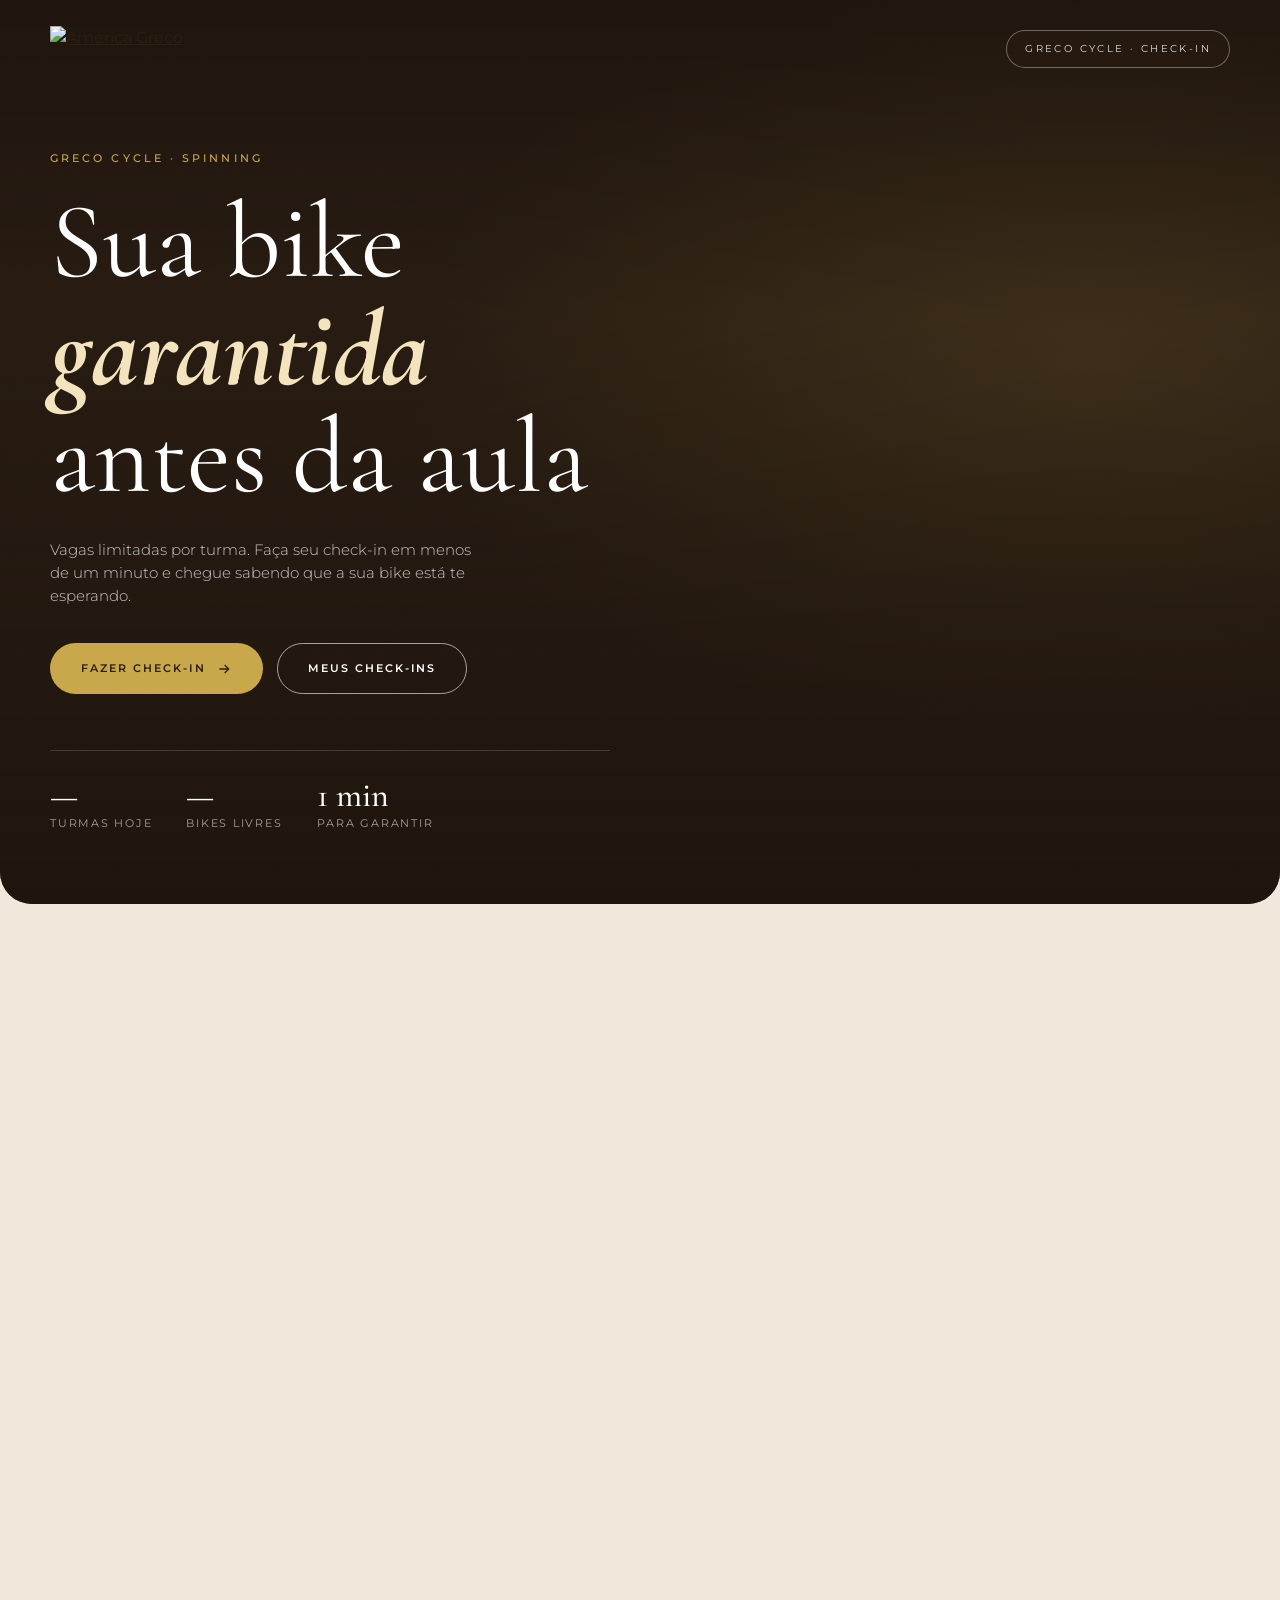
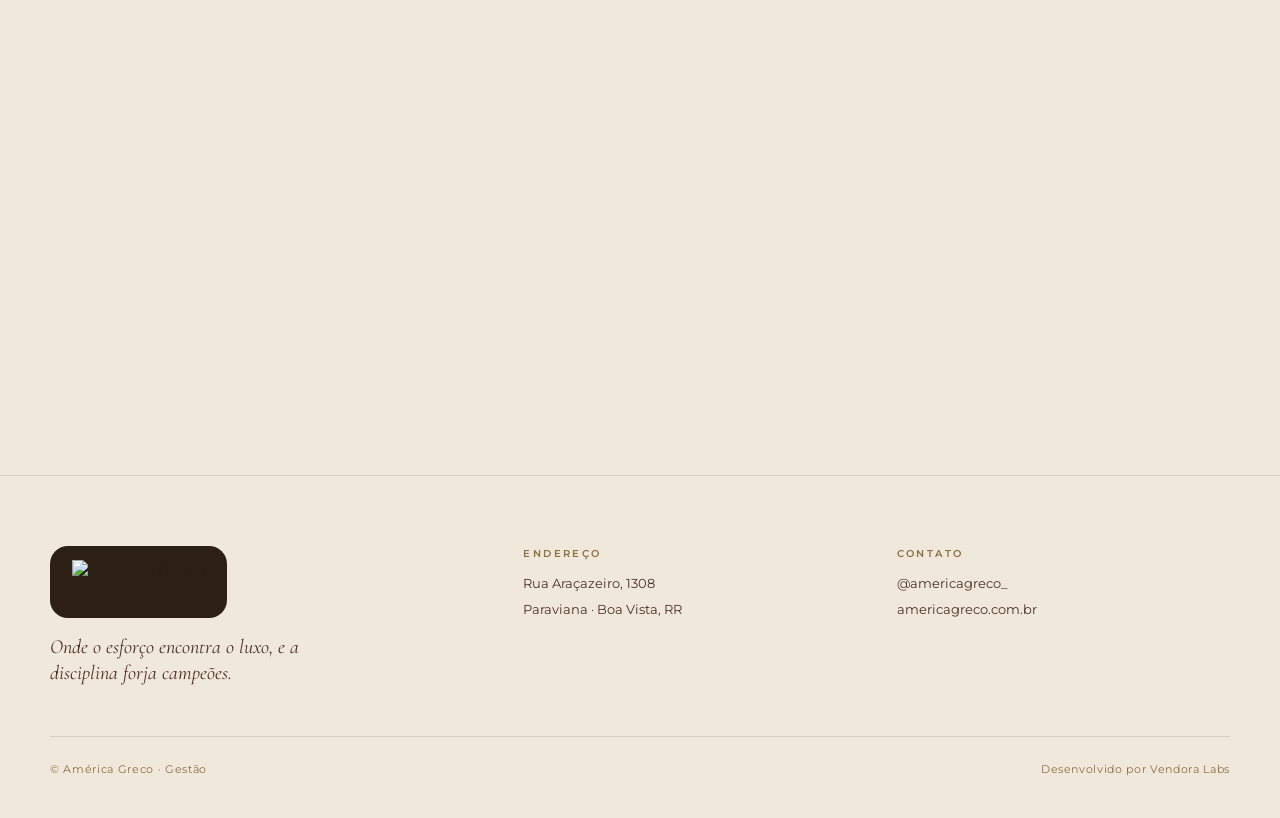
==== index.html @ 6d430189 "Check-in Greco Cycle: site do aluno + painel de gestão Co-Authored-By: Claude Opus 5.5 <noreply@anth" ====
<!DOCTYPE html>
<html lang="pt-BR" class="no-js">
<head>
<meta charset="utf-8">
<meta name="viewport" content="width=device-width, initial-scale=1, viewport-fit=cover">
<title>Check-in Greco Cycle · América Greco</title>
<meta name="description" content="Garanta sua bike na aula de spinning da América Greco. Check-in rápido com nome, CPF e horário.">
<meta name="theme-color" content="#2C1F14">
<link rel="icon" href="https://americagreco.com.br/favicon.png">
<link rel="apple-touch-icon" href="https://americagreco.com.br/apple-touch-icon.png">
<link rel="preconnect" href="https://fonts.googleapis.com"><link rel="preconnect" href="https://fonts.gstatic.com" crossorigin>
<link href="https://fonts.googleapis.com/css2?family=Cormorant+Garamond:ital,wght@0,400;0,500;0,600;0,700;1,600;1,700&family=Montserrat:wght@300;400;500;600;700&display=swap" rel="stylesheet">
<link rel="stylesheet" href="/assets/style.css">
<script>document.documentElement.classList.remove('no-js');if(matchMedia('(prefers-reduced-motion: reduce)').matches)document.documentElement.classList.add('reduced')</script>
</head>
<body>

<header class="top">
  <div class="container">
    <a href="https://americagreco.com.br" aria-label="América Greco — site"><img src="https://americagreco.com.br/assets/logo-FvL6IWpH.webp" alt="América Greco"></a>
    <span class="tag">Greco Cycle · Check-in</span>
  </div>
</header>

<section class="hero grain">
  <div class="hero-bg" style="background-image:url('https://americagreco.com.br/assets/ecb8cd76-65f6-4bdc-9498-a03e0dd1b45c_1787097242430-B7puRCLG.webp')"></div>
  <div class="hero-shade"></div>
  <canvas id="wheel" aria-hidden="true"></canvas>
  <div class="container hero-inner">
    <div class="eyebrow hero-el">Greco Cycle · Spinning</div>
    <h1 id="heroTitle">Sua bike <b>garantida</b> antes da aula</h1>
    <p class="hero-el">Vagas limitadas por turma. Faça seu check-in em menos de um minuto e chegue sabendo que a sua bike está te esperando.</p>
    <div class="hero-actions hero-el">
      <a href="#checkin" class="btn btn-gold" data-scroll>Fazer check-in
        <svg class="arrow" viewBox="0 0 24 24" fill="none" stroke="currentColor" stroke-width="2"><path d="M5 12h14M13 6l6 6-6 6"/></svg></a>
      <a href="#consulta" class="btn btn-ghost" data-scroll>Meus check-ins</a>
    </div>
    <div class="hero-meta hero-el">
      <div><strong id="mTurmas">—</strong>turmas hoje</div>
      <div><strong id="mLivres">—</strong>bikes livres</div>
      <div><strong>1 min</strong>para garantir</div>
    </div>
  </div>
</section>

<main>
  <section class="section" id="checkin">
    <div class="container checkin-grid">
      <div class="intro reveal">
        <div class="eyebrow">Check-in de aula</div>
        <h2>Pedale sem <b>surpresas</b>.</h2>
        <p>Cada turma tem um número fixo de bikes. Quem faz check-in garante o lugar — simples assim, sem fila e sem disputa na porta da sala.</p>
        <ol class="steps">
          <li><span class="n">01</span><div><h4>Escolha o dia</h4><p>Hoje ou nos próximos dias liberados.</p></div></li>
          <li><span class="n">02</span><div><h4>Selecione o horário</h4><p>Veja em tempo real quantas bikes ainda estão livres.</p></div></li>
          <li><span class="n">03</span><div><h4>Confirme com seu CPF</h4><p>Apresente o código na recepção ao chegar.</p></div></li>
        </ol>
        <p class="rules">Um check-in por CPF por dia. Não vai conseguir ir? Cancele em “Meus check-ins” e libere a bike para outro aluno.</p>
      </div>

      <form class="card reveal" id="form" novalidate>
        <div class="card-head">
          <div><div class="eyebrow">Greco Cycle</div><h3>Reserve sua bike</h3></div>
          <span class="live"><i></i>Ao vivo</span>
        </div>

        <div class="block">
          <div class="step-label"><span>01</span>Dia</div>
          <div class="days" id="days"></div>
        </div>

        <div class="block">
          <div class="step-label"><span>02</span>Horário</div>
          <div class="slots" id="slots"><div class="empty">Carregando turmas…</div></div>
        </div>

        <div class="block">
          <div class="step-label"><span>03</span>Seus dados</div>
          <div class="fields">
            <div class="field"><input id="nome" autocomplete="name" placeholder=" " maxlength="120" required><label for="nome">Nome completo</label></div>
            <div class="field"><input id="cpf" inputmode="numeric" autocomplete="off" placeholder=" " maxlength="14" required><label for="cpf">CPF</label></div>
          </div>
        </div>

        <div class="summary">
          <div class="sel" id="sel">Escolha um horário para continuar</div>
          <button class="btn btn-dark" id="go" type="submit" disabled>Confirmar check-in
            <svg class="arrow" viewBox="0 0 24 24" fill="none" stroke="currentColor" stroke-width="2"><path d="M5 12h14M13 6l6 6-6 6"/></svg></button>
        </div>
        <div class="msg" id="msg"></div>
      </form>
    </div>
  </section>

  <section id="consulta" style="padding-bottom:40px">
    <div class="container">
      <div class="lookup grain reveal">
        <div>
          <div class="eyebrow">Meus check-ins</div>
          <h3>Mudou de planos? <b>Libere a bike.</b></h3>
          <p>Digite seu CPF para ver seus check-ins e cancelar se não puder comparecer.</p>
        </div>
        <div>
          <form class="lookup-form" id="lookup">
            <input id="cpf2" inputmode="numeric" placeholder="Seu CPF" maxlength="14" aria-label="CPF">
            <button class="btn btn-gold" type="submit">Consultar</button>
          </form>
          <div class="mine" id="mine"></div>
        </div>
      </div>
    </div>
  </section>
</main>

<footer>
  <div class="container">
    <div class="foot">
      <div>
        <span class="logo-wrap"><img src="https://americagreco.com.br/assets/logo-FvL6IWpH.webp" alt="América Greco"></span>
        <p>Onde o esforço encontra o luxo, e a disciplina forja campeões.</p>
      </div>
      <div>
        <h5>Endereço</h5>
        <ul><li>Rua Araçazeiro, 1308</li><li>Paraviana · Boa Vista, RR</li></ul>
      </div>
      <div>
        <h5>Contato</h5>
        <ul>
          <li><a href="https://www.instagram.com/americagreco_/" target="_blank" rel="noopener">@americagreco_</a></li>
          <li><a href="https://americagreco.com.br" target="_blank" rel="noopener">americagreco.com.br</a></li>
        </ul>
      </div>
    </div>
    <div class="bottom">
      <span>© <span id="yr"></span> América Greco · <a href="/admin">Gestão</a></span>
      <span>Desenvolvido por Vendora Labs</span>
    </div>
  </div>
</footer>

<div class="overlay" id="overlay" role="dialog" aria-modal="true" aria-labelledby="tkTitle">
  <div class="ticket" id="ticket">
    <div class="ticket-top">
      <img src="https://americagreco.com.br/assets/logo-FvL6IWpH.webp" alt="">
      <div class="eyebrow">Check-in confirmado</div>
      <h3 id="tkTitle">Bike garantida, <span id="tkNome"></span>.</h3>
    </div>
    <div class="ticket-cut"><i></i></div>
    <div class="ticket-body">
      <div class="ticket-row">
        <div><small>Dia</small><strong id="tkDia"></strong></div>
        <div><small>Horário</small><strong id="tkHora"></strong></div>
      </div>
      <div class="code" id="tkCode"></div>
      <p class="note" id="tkNote"></p>
      <button class="btn btn-dark" id="tkClose" type="button">Fechar</button>
    </div>
  </div>
</div>

<script src="https://cdn.jsdelivr.net/npm/gsap@3.13.0/dist/gsap.min.js"></script>
<script src="https://cdn.jsdelivr.net/npm/gsap@3.13.0/dist/ScrollTrigger.min.js"></script>
<script src="https://cdn.jsdelivr.net/npm/gsap@3.13.0/dist/ScrollToPlugin.min.js"></script>
<script src="https://cdn.jsdelivr.net/npm/gsap@3.13.0/dist/SplitText.min.js"></script>
<script src="/assets/config.js"></script>
<script src="/assets/api.js"></script>
<script src="/assets/app.js"></script>
<script type="importmap">{"imports":{"three":"https://cdn.jsdelivr.net/npm/three@0.170.0/build/three.module.js"}}</script>
<script type="module" src="/assets/wheel.js"></script>
</body>
</html>
---- assets/style.css ----
:root{
  --bg:#F0E8DB; --bg-2:#EADFCF; --paper:#F7F2EA; --ink:#2C1F14; --ink-2:#4A3226; --ink-3:#8B7043;
  --gold:#C9A84C; --gold-2:#C9A07A; --navy:#0B1B33; --line:rgba(44,31,20,.12); --line-2:rgba(44,31,20,.22);
  --ok:#3E6B48; --warn:#B4472E;
  --serif:"Cormorant Garamond", Georgia, serif; --sans:"Montserrat", system-ui, sans-serif;
  --r-xl:32px; --r-lg:24px; --r-md:18px; --r-sm:12px;
  --shadow:0 30px 60px -30px rgba(44,31,20,.35), 0 10px 24px -12px rgba(44,31,20,.18);
}
*{box-sizing:border-box;margin:0;padding:0}
html{-webkit-text-size-adjust:100%}
body{font-family:var(--sans);background:var(--bg);color:var(--ink);line-height:1.55;-webkit-font-smoothing:antialiased;overflow-x:hidden}
img{max-width:100%;display:block}
button,input,select{font:inherit;color:inherit}
a{color:inherit}
.container{width:min(1180px,100% - 48px);margin-inline:auto}
.eyebrow{font-size:11px;letter-spacing:.28em;text-transform:uppercase;font-weight:500;color:var(--ink-3)}
.serif{font-family:var(--serif)}
.grain::after{content:"";position:absolute;inset:0;pointer-events:none;opacity:.07;mix-blend-mode:overlay;
  background-image:url("data:image/svg+xml,%3Csvg xmlns='http://www.w3.org/2000/svg' width='160' height='160'%3E%3Cfilter id='n'%3E%3CfeTurbulence type='fractalNoise' baseFrequency='.9' numOctaves='2' stitchTiles='stitch'/%3E%3C/filter%3E%3Crect width='100%25' height='100%25' filter='url(%23n)'/%3E%3C/svg%3E")}

/* ---------- botões ---------- */
.btn{display:inline-flex;align-items:center;justify-content:center;gap:10px;border-radius:999px;border:1px solid transparent;
  padding:16px 30px;font-size:11px;letter-spacing:.18em;text-transform:uppercase;font-weight:600;cursor:pointer;text-decoration:none;
  transition:background .35s,color .35s,border-color .35s,transform .35s,opacity .3s}
.btn:active{transform:scale(.98)}
.btn-dark{background:var(--ink);color:var(--bg)}
.btn-dark:hover{background:var(--ink-2)}
.btn-gold{background:var(--gold);color:var(--ink)}
.btn-gold:hover{background:#d6b65a}
.btn-ghost{border-color:rgba(255,255,255,.6);color:#fff;background:transparent}
.btn-ghost:hover{background:#fff;color:var(--ink)}
.btn-line{border-color:var(--line-2);background:transparent;color:var(--ink)}
.btn-line:hover{background:var(--ink);color:var(--bg)}
.btn[disabled]{opacity:.45;pointer-events:none}
.btn .arrow{width:16px;height:16px;transition:transform .35s}
.btn:hover .arrow{transform:translateX(4px)}

/* ---------- header ---------- */
.top{position:absolute;inset:0 0 auto 0;z-index:20;padding:26px 0}
.top .container{display:flex;align-items:center;justify-content:space-between}
.top img{height:46px;width:auto}
.top .tag{font-size:10px;letter-spacing:.24em;text-transform:uppercase;color:rgba(255,255,255,.85);border:1px solid rgba(255,255,255,.35);
  padding:10px 18px;border-radius:999px;backdrop-filter:blur(6px);background:rgba(44,31,20,.25)}

/* ---------- hero ---------- */
.hero{position:relative;min-height:min(86svh,820px);display:flex;align-items:flex-end;color:#fff;overflow:hidden;
  border-radius:0 0 var(--r-xl) var(--r-xl);background:var(--ink)}
.hero-bg{position:absolute;inset:-6% 0;background-size:cover;background-position:center;transform-origin:center;will-change:transform}
.hero-shade{position:absolute;inset:0;background:
  linear-gradient(180deg,rgba(20,13,8,.55) 0%,rgba(20,13,8,.2) 35%,rgba(28,19,12,.86) 100%),
  radial-gradient(90% 70% at 85% 40%,rgba(201,168,76,.18),transparent 60%)}
#wheel{position:absolute;right:-4%;top:50%;transform:translateY(-50%);width:min(64vw,760px);aspect-ratio:1;z-index:1;pointer-events:none}
.hero-inner{position:relative;z-index:2;padding:150px 0 72px}
.hero .eyebrow{color:var(--gold)}
.hero h1{font-family:var(--serif);font-weight:400;font-size:clamp(46px,8.4vw,108px);line-height:1;margin:22px 0 26px;max-width:11ch}
.hero h1 b{font-weight:700;font-style:italic;color:#f3e4bd}
.hero p{max-width:440px;color:rgba(255,255,255,.76);font-weight:300;font-size:15px;margin-bottom:36px}
.hero-actions{display:flex;flex-wrap:wrap;gap:14px;align-items:center}
.hero-meta{display:flex;gap:34px;margin-top:56px;padding-top:26px;border-top:1px solid rgba(255,255,255,.16);max-width:560px}
.hero-meta div{font-size:11px;letter-spacing:.16em;text-transform:uppercase;color:rgba(255,255,255,.6)}
.hero-meta strong{display:block;font-family:var(--serif);font-size:34px;letter-spacing:0;text-transform:none;color:#fff;font-weight:500;line-height:1.1}

/* ---------- check-in ---------- */
.section{padding:96px 0}
.checkin-grid{display:grid;grid-template-columns:.85fr 1.15fr;gap:56px;align-items:start}
.intro h2{font-family:var(--serif);font-weight:400;font-size:clamp(38px,5vw,62px);line-height:1.02;margin:16px 0 22px}
.intro h2 b{font-weight:700}
.intro p{color:var(--ink-2);font-weight:300;max-width:420px}
.steps{list-style:none;margin:38px 0 0;display:grid;gap:14px;max-width:440px}
.steps li{display:flex;gap:18px;align-items:flex-start;padding:18px 20px;border:1px solid var(--line);border-radius:var(--r-md);background:rgba(255,255,255,.28)}
.steps .n{font-family:var(--serif);font-size:30px;line-height:1;color:var(--gold);font-weight:600;min-width:34px}
.steps h4{font-size:13px;font-weight:600;margin-bottom:2px}
.steps p{font-size:13px}
.rules{margin-top:22px;font-size:12px;color:var(--ink-3);max-width:440px}

.card{background:var(--paper);border-radius:var(--r-xl);padding:40px;box-shadow:var(--shadow);border:1px solid rgba(255,255,255,.7);position:relative}
.card-head{display:flex;justify-content:space-between;align-items:flex-start;gap:16px;margin-bottom:30px}
.card-head h3{font-family:var(--serif);font-size:34px;font-weight:600;line-height:1}
.live{display:inline-flex;align-items:center;gap:8px;font-size:10px;letter-spacing:.2em;text-transform:uppercase;color:var(--ok);
  padding:8px 14px;border-radius:999px;background:rgba(62,107,72,.08);white-space:nowrap}
.live i{width:7px;height:7px;border-radius:50%;background:var(--ok);box-shadow:0 0 0 0 rgba(62,107,72,.5);animation:pulse 2s infinite}
@keyframes pulse{70%{box-shadow:0 0 0 8px rgba(62,107,72,0)}100%{box-shadow:0 0 0 0 rgba(62,107,72,0)}}

.step-label{display:flex;align-items:center;gap:12px;margin:0 0 14px;font-size:11px;letter-spacing:.2em;text-transform:uppercase;font-weight:600}
.step-label span{font-family:var(--serif);font-size:18px;letter-spacing:0;color:var(--gold);font-weight:700}
.step-label::after{content:"";flex:1;height:1px;background:var(--line)}
.block{margin-bottom:30px}

.days{display:flex;gap:10px;overflow-x:auto;padding-bottom:4px;scrollbar-width:none}
.days::-webkit-scrollbar{display:none}
.day{flex:0 0 auto;min-width:86px;padding:12px 16px;border-radius:var(--r-md);border:1px solid var(--line-2);background:transparent;cursor:pointer;text-align:center;transition:all .3s}
.day small{display:block;font-size:10px;letter-spacing:.18em;text-transform:uppercase;color:var(--ink-3)}
.day strong{display:block;font-family:var(--serif);font-size:26px;line-height:1.1;font-weight:600}
.day:hover{border-color:var(--ink)}
.day.on{background:var(--ink);color:var(--bg);border-color:var(--ink)}
.day.on small{color:var(--gold)}

.slots{display:grid;grid-template-columns:repeat(auto-fill,minmax(150px,1fr));gap:12px}
.slot{position:relative;text-align:left;padding:18px;border-radius:var(--r-lg);border:1px solid var(--line-2);background:#fff6;cursor:pointer;transition:border-color .3s,background .3s,box-shadow .3s;overflow:hidden}
.slot:hover{border-color:var(--ink)}
.slot .h{font-family:var(--serif);font-size:32px;font-weight:600;line-height:1}
.slot .who{font-size:11px;color:var(--ink-3);margin-top:4px;min-height:16px;white-space:nowrap;overflow:hidden;text-overflow:ellipsis}
.slot .meter{height:6px;border-radius:99px;background:rgba(44,31,20,.08);margin:14px 0 8px;overflow:hidden}
.slot .meter i{display:block;height:100%;border-radius:inherit;background:var(--gold);transform-origin:left}
.slot .left{font-size:11px;font-weight:600;letter-spacing:.04em}
.slot.low .left{color:var(--warn)}
.slot.low .meter i{background:var(--warn)}
.slot.on{background:var(--ink);color:var(--bg);border-color:var(--ink);box-shadow:0 16px 30px -18px rgba(44,31,20,.7)}
.slot.on .who{color:var(--gold-2)}
.slot.on .meter{background:rgba(255,255,255,.14)}
.slot.full,.slot.closed{cursor:not-allowed;opacity:.5;background:transparent}
.slot.full .left,.slot.closed .left{color:var(--ink-3)}
.slot .badge{position:absolute;top:14px;right:14px;font-size:9px;letter-spacing:.16em;text-transform:uppercase;padding:4px 8px;border-radius:99px;border:1px solid currentColor;opacity:.7}
.empty{padding:28px;border:1px dashed var(--line-2);border-radius:var(--r-lg);text-align:center;color:var(--ink-3);font-size:13px}

.fields{display:grid;grid-template-columns:1.4fr 1fr;gap:12px}
.field{position:relative}
.field input{width:100%;padding:24px 20px 10px;border-radius:var(--r-md);border:1px solid var(--line-2);background:#fff9;outline:none;font-size:15px;transition:border-color .3s,box-shadow .3s}
.field label{position:absolute;left:21px;top:17px;font-size:13px;color:var(--ink-3);pointer-events:none;transition:all .25s}
.field input:focus{border-color:var(--ink);box-shadow:0 0 0 4px rgba(201,168,76,.18)}
.field input:focus+label,.field input:not(:placeholder-shown)+label{top:8px;font-size:9px;letter-spacing:.18em;text-transform:uppercase}
.field.err input{border-color:var(--warn)}

.summary{display:flex;align-items:center;justify-content:space-between;gap:20px;padding-top:26px;border-top:1px solid var(--line);flex-wrap:wrap}
.summary .sel{font-size:13px;color:var(--ink-2)}
.summary .sel b{font-family:var(--serif);font-size:22px;color:var(--ink)}
.msg{margin-top:16px;font-size:13px;padding:12px 16px;border-radius:var(--r-sm);display:none}
.msg.show{display:block}
.msg.err{background:rgba(180,71,46,.09);color:var(--warn)}
.msg.ok{background:rgba(62,107,72,.09);color:var(--ok)}

/* ---------- ticket ---------- */
.overlay{position:fixed;inset:0;z-index:50;background:rgba(28,19,12,.62);backdrop-filter:blur(8px);display:none;align-items:center;justify-content:center;padding:20px}
.overlay.show{display:flex}
.ticket{width:min(420px,100%);background:var(--paper);border-radius:var(--r-xl);overflow:hidden;box-shadow:0 40px 80px -30px rgba(0,0,0,.6)}
.ticket-top{background:var(--ink);color:var(--bg);padding:30px 30px 26px;position:relative}
.ticket-top img{height:38px;margin-bottom:22px}
.ticket-top .eyebrow{color:var(--gold)}
.ticket-top h3{font-family:var(--serif);font-size:38px;font-weight:500;line-height:1.05;margin-top:8px}
.ticket-cut{height:24px;position:relative;background:var(--paper)}
.ticket-cut::before,.ticket-cut::after{content:"";position:absolute;top:-12px;width:24px;height:24px;border-radius:50%;background:rgba(28,19,12,.62)}
.ticket-cut::before{left:-12px}.ticket-cut::after{right:-12px}
.ticket-cut i{position:absolute;left:24px;right:24px;top:0;border-top:2px dashed var(--line-2)}
.ticket-body{padding:6px 30px 30px}
.ticket-row{display:grid;grid-template-columns:1fr 1fr;gap:18px;margin-bottom:22px}
.ticket-row small{display:block;font-size:10px;letter-spacing:.2em;text-transform:uppercase;color:var(--ink-3)}
.ticket-row strong{font-family:var(--serif);font-size:28px;font-weight:600;line-height:1.15}
.ticket .code{font-family:var(--serif);font-size:46px;font-weight:700;letter-spacing:.06em;text-align:center;padding:16px;border-radius:var(--r-md);background:var(--bg);margin-bottom:16px}
.ticket .note{font-size:12px;color:var(--ink-2);text-align:center;margin-bottom:22px}
.ticket .btn{width:100%}

/* ---------- consulta ---------- */
.lookup{background:var(--ink);color:var(--bg);border-radius:var(--r-xl);padding:48px;display:grid;grid-template-columns:1fr 1.1fr;gap:40px;align-items:center;position:relative;overflow:hidden}
.lookup h3{font-family:var(--serif);font-size:clamp(32px,4vw,46px);font-weight:400;line-height:1.05;margin:12px 0}
.lookup h3 b{font-weight:700;color:#f3e4bd}
.lookup p{color:rgba(240,232,219,.65);font-size:14px;font-weight:300}
.lookup .eyebrow{color:var(--gold)}
.lookup-form{display:flex;gap:10px}
.lookup-form input{flex:1;min-width:0;padding:16px 22px;border-radius:999px;border:1px solid rgba(240,232,219,.25);background:rgba(255,255,255,.06);color:var(--bg);outline:none}
.lookup-form input::placeholder{color:rgba(240,232,219,.45)}
.lookup-form input:focus{border-color:var(--gold)}
.mine{margin-top:16px;display:grid;gap:10px}
.mine-item{display:flex;justify-content:space-between;align-items:center;gap:12px;padding:14px 18px;border-radius:var(--r-md);background:rgba(255,255,255,.06);border:1px solid rgba(240,232,219,.12)}
.mine-item strong{font-family:var(--serif);font-size:22px;font-weight:600}
.mine-item small{display:block;font-size:11px;color:rgba(240,232,219,.6);letter-spacing:.06em}
.mine-item button{font-size:10px;letter-spacing:.16em;text-transform:uppercase;padding:9px 14px;border-radius:999px;border:1px solid rgba(240,232,219,.3);background:none;color:var(--bg);cursor:pointer}
.mine-item button:hover{background:var(--warn);border-color:var(--warn)}
.mine .none{font-size:13px;color:rgba(240,232,219,.6)}

/* ---------- footer ---------- */
footer{padding:70px 0 40px;margin-top:40px;border-top:1px solid var(--line)}
.foot{display:grid;grid-template-columns:1.3fr 1fr 1fr;gap:40px;align-items:start}
.foot .logo-wrap{display:inline-flex;background:var(--ink);padding:14px 22px;border-radius:var(--r-md)}
.foot img{height:44px}
.foot p{font-family:var(--serif);font-size:20px;font-style:italic;color:var(--ink-2);margin-top:16px;max-width:300px;line-height:1.3}
.foot h5{font-size:10px;letter-spacing:.24em;text-transform:uppercase;color:var(--ink-3);margin-bottom:12px;font-weight:600}
.foot li{list-style:none;font-size:13px;margin-bottom:6px;color:var(--ink-2)}
.foot a{text-decoration:none}.foot a:hover{color:var(--ink);text-decoration:underline}
.bottom{display:flex;justify-content:space-between;gap:20px;flex-wrap:wrap;margin-top:50px;padding-top:24px;border-top:1px solid var(--line);font-size:11px;color:var(--ink-3);letter-spacing:.06em}
.bottom a{text-decoration:none}

.reveal{opacity:0}
.no-js .reveal,.reduced .reveal{opacity:1}

@media (max-width:920px){
  .checkin-grid{grid-template-columns:1fr;gap:40px}
  .lookup{grid-template-columns:1fr;padding:36px 26px}
  .foot{grid-template-columns:1fr 1fr}
  .foot>div:first-child{grid-column:1/-1}
  #wheel{width:120vw;right:-55vw;opacity:.55}
}
@media (max-width:560px){
  .container{width:min(1180px,100% - 32px)}
  .section{padding:64px 0}
  .card{padding:26px 20px;border-radius:var(--r-lg)}
  .card-head h3{font-size:28px}
  .fields{grid-template-columns:1fr}
  .slots{grid-template-columns:1fr 1fr}
  .slot{padding:14px}
  .slot .h{font-size:28px}
  .slot .badge{display:none}
  .steps{display:none}
  .intro p.rules{margin-top:14px}
  .hero-inner{padding:130px 0 48px}
  .hero-meta{gap:22px}
  .hero-meta strong{font-size:28px}
  .summary .btn{width:100%}
  .lookup-form{flex-direction:column}
  .top img{height:38px}
  .top .tag{display:none}
}
@media (prefers-reduced-motion:reduce){*{animation:none!important;transition:none!important}}
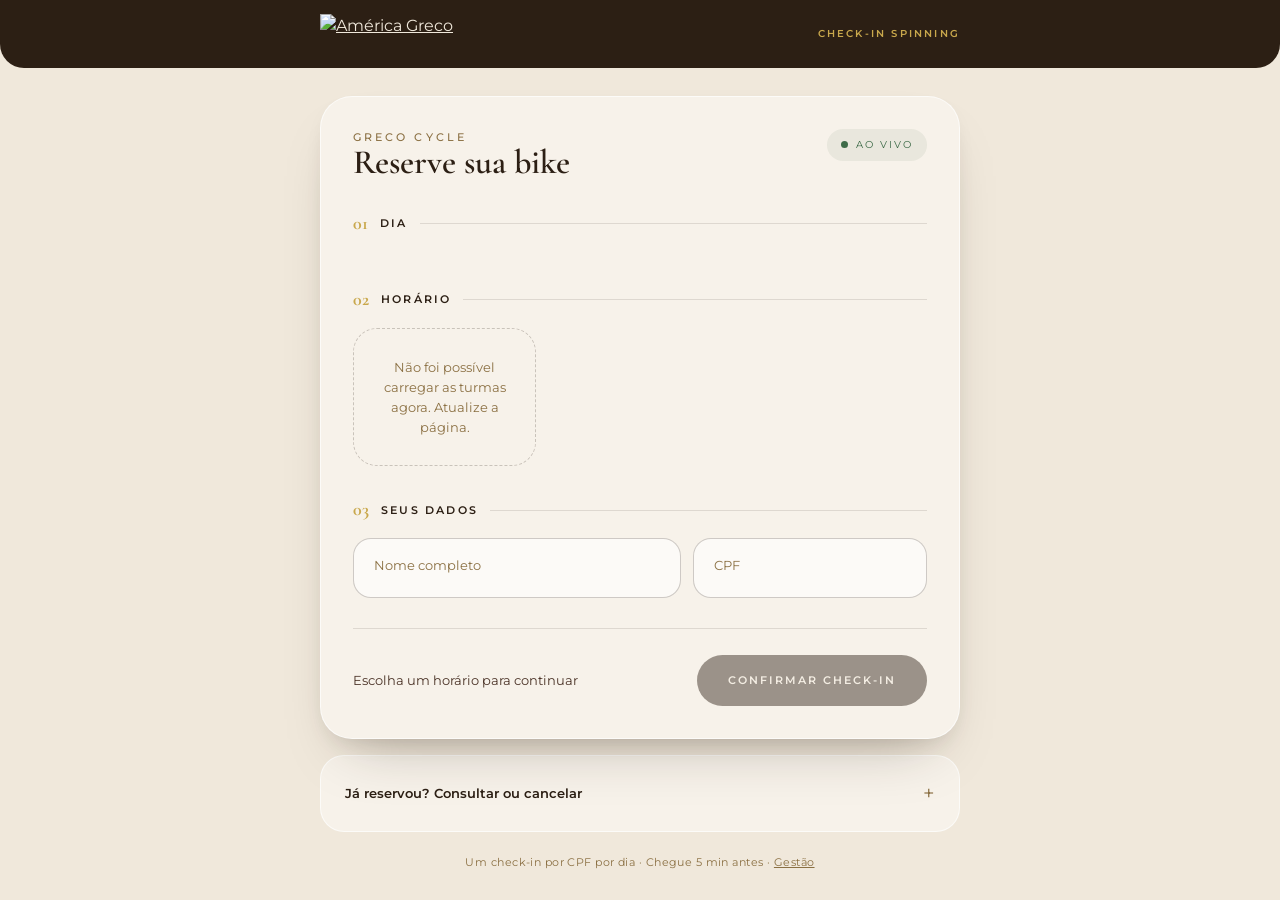
==== commit ce2dddac: "Página única e simples de reserva/check-in (remove hero e animação 3D) Co-Authored-By: Claude Opus 5" ====
--- a/index.html
+++ b/index.html
@@ -1,142 +1,67 @@
 <!DOCTYPE html>
-<html lang="pt-BR" class="no-js">
+<html lang="pt-BR">
 <head>
 <meta charset="utf-8">
 <meta name="viewport" content="width=device-width, initial-scale=1, viewport-fit=cover">
-<title>Check-in Greco Cycle · América Greco</title>
-<meta name="description" content="Garanta sua bike na aula de spinning da América Greco. Check-in rápido com nome, CPF e horário.">
+<title>Check-in Spinning · América Greco</title>
+<meta name="description" content="Reserve sua bike na aula de spinning da América Greco.">
 <meta name="theme-color" content="#2C1F14">
 <link rel="icon" href="https://americagreco.com.br/favicon.png">
 <link rel="apple-touch-icon" href="https://americagreco.com.br/apple-touch-icon.png">
 <link rel="preconnect" href="https://fonts.googleapis.com"><link rel="preconnect" href="https://fonts.gstatic.com" crossorigin>
-<link href="https://fonts.googleapis.com/css2?family=Cormorant+Garamond:ital,wght@0,400;0,500;0,600;0,700;1,600;1,700&family=Montserrat:wght@300;400;500;600;700&display=swap" rel="stylesheet">
+<link href="https://fonts.googleapis.com/css2?family=Cormorant+Garamond:wght@500;600;700&family=Montserrat:wght@300;400;500;600;700&display=swap" rel="stylesheet">
 <link rel="stylesheet" href="/assets/style.css">
-<script>document.documentElement.classList.remove('no-js');if(matchMedia('(prefers-reduced-motion: reduce)').matches)document.documentElement.classList.add('reduced')</script>
 </head>
-<body>
+<body class="simple">
 
-<header class="top">
-  <div class="container">
-    <a href="https://americagreco.com.br" aria-label="América Greco — site"><img src="https://americagreco.com.br/assets/logo-FvL6IWpH.webp" alt="América Greco"></a>
-    <span class="tag">Greco Cycle · Check-in</span>
-  </div>
+<header class="sbar">
+  <a href="https://americagreco.com.br" aria-label="América Greco"><img src="https://americagreco.com.br/assets/logo-FvL6IWpH.webp" alt="América Greco"></a>
+  <span>Check-in Spinning</span>
 </header>
 
-<section class="hero grain">
-  <div class="hero-bg" style="background-image:url('https://americagreco.com.br/assets/ecb8cd76-65f6-4bdc-9498-a03e0dd1b45c_1787097242430-B7puRCLG.webp')"></div>
-  <div class="hero-shade"></div>
-  <canvas id="wheel" aria-hidden="true"></canvas>
-  <div class="container hero-inner">
-    <div class="eyebrow hero-el">Greco Cycle · Spinning</div>
-    <h1 id="heroTitle">Sua bike <b>garantida</b> antes da aula</h1>
-    <p class="hero-el">Vagas limitadas por turma. Faça seu check-in em menos de um minuto e chegue sabendo que a sua bike está te esperando.</p>
-    <div class="hero-actions hero-el">
-      <a href="#checkin" class="btn btn-gold" data-scroll>Fazer check-in
-        <svg class="arrow" viewBox="0 0 24 24" fill="none" stroke="currentColor" stroke-width="2"><path d="M5 12h14M13 6l6 6-6 6"/></svg></a>
-      <a href="#consulta" class="btn btn-ghost" data-scroll>Meus check-ins</a>
+<main class="wrap">
+  <form class="card" id="form" novalidate>
+    <div class="card-head">
+      <div><div class="eyebrow">Greco Cycle</div><h3>Reserve sua bike</h3></div>
+      <span class="live"><i></i>Ao vivo</span>
     </div>
-    <div class="hero-meta hero-el">
-      <div><strong id="mTurmas">—</strong>turmas hoje</div>
-      <div><strong id="mLivres">—</strong>bikes livres</div>
-      <div><strong>1 min</strong>para garantir</div>
+
+    <div class="block">
+      <div class="step-label"><span>01</span>Dia</div>
+      <div class="days" id="days"></div>
     </div>
-  </div>
-</section>
 
-<main>
-  <section class="section" id="checkin">
-    <div class="container checkin-grid">
-      <div class="intro reveal">
-        <div class="eyebrow">Check-in de aula</div>
-        <h2>Pedale sem <b>surpresas</b>.</h2>
-        <p>Cada turma tem um número fixo de bikes. Quem faz check-in garante o lugar — simples assim, sem fila e sem disputa na porta da sala.</p>
-        <ol class="steps">
-          <li><span class="n">01</span><div><h4>Escolha o dia</h4><p>Hoje ou nos próximos dias liberados.</p></div></li>
-          <li><span class="n">02</span><div><h4>Selecione o horário</h4><p>Veja em tempo real quantas bikes ainda estão livres.</p></div></li>
-          <li><span class="n">03</span><div><h4>Confirme com seu CPF</h4><p>Apresente o código na recepção ao chegar.</p></div></li>
-        </ol>
-        <p class="rules">Um check-in por CPF por dia. Não vai conseguir ir? Cancele em “Meus check-ins” e libere a bike para outro aluno.</p>
-      </div>
+    <div class="block">
+      <div class="step-label"><span>02</span>Horário</div>
+      <div class="slots" id="slots"><div class="empty">Carregando turmas…</div></div>
+    </div>
 
-      <form class="card reveal" id="form" novalidate>
-        <div class="card-head">
-          <div><div class="eyebrow">Greco Cycle</div><h3>Reserve sua bike</h3></div>
-          <span class="live"><i></i>Ao vivo</span>
-        </div>
-
-        <div class="block">
-          <div class="step-label"><span>01</span>Dia</div>
-          <div class="days" id="days"></div>
-        </div>
-
-        <div class="block">
-          <div class="step-label"><span>02</span>Horário</div>
-          <div class="slots" id="slots"><div class="empty">Carregando turmas…</div></div>
-        </div>
-
-        <div class="block">
-          <div class="step-label"><span>03</span>Seus dados</div>
-          <div class="fields">
-            <div class="field"><input id="nome" autocomplete="name" placeholder=" " maxlength="120" required><label for="nome">Nome completo</label></div>
-            <div class="field"><input id="cpf" inputmode="numeric" autocomplete="off" placeholder=" " maxlength="14" required><label for="cpf">CPF</label></div>
-          </div>
-        </div>
-
-        <div class="summary">
-          <div class="sel" id="sel">Escolha um horário para continuar</div>
-          <button class="btn btn-dark" id="go" type="submit" disabled>Confirmar check-in
-            <svg class="arrow" viewBox="0 0 24 24" fill="none" stroke="currentColor" stroke-width="2"><path d="M5 12h14M13 6l6 6-6 6"/></svg></button>
-        </div>
-        <div class="msg" id="msg"></div>
-      </form>
-    </div>
-  </section>
-
-  <section id="consulta" style="padding-bottom:40px">
-    <div class="container">
-      <div class="lookup grain reveal">
-        <div>
-          <div class="eyebrow">Meus check-ins</div>
-          <h3>Mudou de planos? <b>Libere a bike.</b></h3>
-          <p>Digite seu CPF para ver seus check-ins e cancelar se não puder comparecer.</p>
-        </div>
-        <div>
-          <form class="lookup-form" id="lookup">
-            <input id="cpf2" inputmode="numeric" placeholder="Seu CPF" maxlength="14" aria-label="CPF">
-            <button class="btn btn-gold" type="submit">Consultar</button>
-          </form>
-          <div class="mine" id="mine"></div>
-        </div>
+    <div class="block">
+      <div class="step-label"><span>03</span>Seus dados</div>
+      <div class="fields">
+        <div class="field"><input id="nome" autocomplete="name" placeholder=" " maxlength="120" required><label for="nome">Nome completo</label></div>
+        <div class="field"><input id="cpf" inputmode="numeric" autocomplete="off" placeholder=" " maxlength="14" required><label for="cpf">CPF</label></div>
       </div>
     </div>
-  </section>
+
+    <div class="summary">
+      <div class="sel" id="sel">Escolha um horário para continuar</div>
+      <button class="btn btn-dark" id="go" type="submit" disabled>Confirmar check-in</button>
+    </div>
+    <div class="msg" id="msg"></div>
+  </form>
+
+  <details class="cancel" id="consulta">
+    <summary>Já reservou? Consultar ou cancelar</summary>
+    <form class="lookup-form" id="lookup">
+      <input id="cpf2" inputmode="numeric" placeholder="Seu CPF" maxlength="14" aria-label="CPF">
+      <button class="btn btn-dark" type="submit">Consultar</button>
+    </form>
+    <div class="mine" id="mine"></div>
+  </details>
+
+  <p class="foot-s">Um check-in por CPF por dia · Chegue 5 min antes · <a href="/admin">Gestão</a></p>
 </main>
-
-<footer>
-  <div class="container">
-    <div class="foot">
-      <div>
-        <span class="logo-wrap"><img src="https://americagreco.com.br/assets/logo-FvL6IWpH.webp" alt="América Greco"></span>
-        <p>Onde o esforço encontra o luxo, e a disciplina forja campeões.</p>
-      </div>
-      <div>
-        <h5>Endereço</h5>
-        <ul><li>Rua Araçazeiro, 1308</li><li>Paraviana · Boa Vista, RR</li></ul>
-      </div>
-      <div>
-        <h5>Contato</h5>
-        <ul>
-          <li><a href="https://www.instagram.com/americagreco_/" target="_blank" rel="noopener">@americagreco_</a></li>
-          <li><a href="https://americagreco.com.br" target="_blank" rel="noopener">americagreco.com.br</a></li>
-        </ul>
-      </div>
-    </div>
-    <div class="bottom">
-      <span>© <span id="yr"></span> América Greco · <a href="/admin">Gestão</a></span>
-      <span>Desenvolvido por Vendora Labs</span>
-    </div>
-  </div>
-</footer>
 
 <div class="overlay" id="overlay" role="dialog" aria-modal="true" aria-labelledby="tkTitle">
   <div class="ticket" id="ticket">
@@ -158,14 +83,8 @@
   </div>
 </div>
 
-<script src="https://cdn.jsdelivr.net/npm/gsap@3.13.0/dist/gsap.min.js"></script>
-<script src="https://cdn.jsdelivr.net/npm/gsap@3.13.0/dist/ScrollTrigger.min.js"></script>
-<script src="https://cdn.jsdelivr.net/npm/gsap@3.13.0/dist/ScrollToPlugin.min.js"></script>
-<script src="https://cdn.jsdelivr.net/npm/gsap@3.13.0/dist/SplitText.min.js"></script>
 <script src="/assets/config.js"></script>
 <script src="/assets/api.js"></script>
 <script src="/assets/app.js"></script>
-<script type="importmap">{"imports":{"three":"https://cdn.jsdelivr.net/npm/three@0.170.0/build/three.module.js"}}</script>
-<script type="module" src="/assets/wheel.js"></script>
 </body>
 </html>
--- a/assets/style.css
+++ b/assets/style.css
@@ -210,3 +210,35 @@
   .top .tag{display:none}
 }
 @media (prefers-reduced-motion:reduce){*{animation:none!important;transition:none!important}}
+
+/* ---------- página simples ---------- */
+.simple{min-height:100svh}
+.sbar{background:var(--ink);color:var(--bg);display:flex;align-items:center;justify-content:space-between;gap:16px;
+  padding:14px max(20px,calc((100% - 640px)/2));border-radius:0 0 var(--r-lg) var(--r-lg)}
+.sbar img{height:40px;width:auto}
+.sbar span{font-size:10px;letter-spacing:.22em;text-transform:uppercase;color:var(--gold);font-weight:600}
+.wrap{width:min(640px,100% - 32px);margin:28px auto 40px}
+.simple .card{padding:32px}
+.simple .slots{grid-template-columns:repeat(auto-fill,minmax(140px,1fr))}
+.cancel{margin-top:16px;background:var(--paper);border-radius:var(--r-lg);padding:4px 24px;border:1px solid rgba(255,255,255,.7)}
+.cancel summary{cursor:pointer;padding:18px 0;font-size:13px;font-weight:600;list-style:none;display:flex;justify-content:space-between;align-items:center}
+.cancel summary::-webkit-details-marker{display:none}
+.cancel summary::after{content:"+";font-size:20px;font-weight:400;color:var(--ink-3)}
+.cancel[open] summary::after{content:"–"}
+.cancel[open]{padding-bottom:22px}
+.cancel .lookup-form input{border-color:var(--line-2);background:#fff9;color:var(--ink)}
+.cancel .lookup-form input::placeholder{color:var(--ink-3)}
+.cancel .lookup-form input:focus{border-color:var(--ink)}
+.cancel .mine-item{background:#fff8;border-color:var(--line)}
+.cancel .mine-item small{color:var(--ink-3)}
+.cancel .mine-item button{color:var(--ink);border-color:var(--line-2)}
+.cancel .mine-item button:hover{color:#fff}
+.cancel .mine .none{color:var(--ink-3)}
+.foot-s{text-align:center;font-size:11px;color:var(--ink-3);margin-top:22px;letter-spacing:.04em}
+.foot-s a{color:var(--ink-3)}
+@media (max-width:560px){
+  .simple .card{padding:24px 18px}
+  .sbar img{height:34px}
+  .simple .slots{grid-template-columns:1fr 1fr}
+  .cancel{padding:2px 18px}
+}
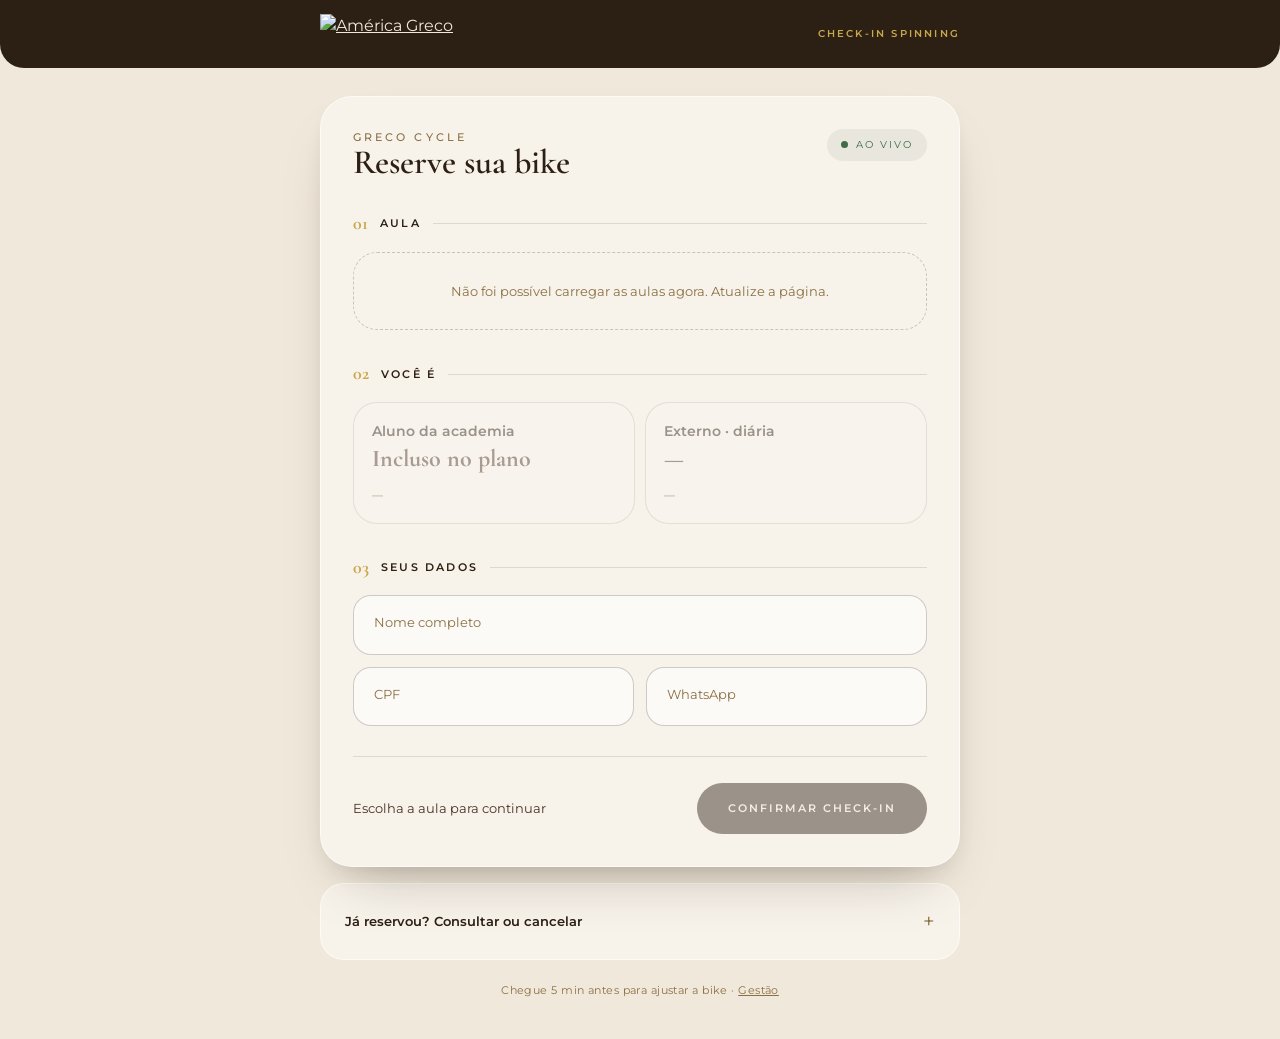
==== commit 321e108a: "Painel completo da gestão + vagas separadas para alunos e externos (diária) - Aulas cadastradas pela" ====
--- a/index.html
+++ b/index.html
@@ -27,25 +27,35 @@
     </div>
 
     <div class="block">
-      <div class="step-label"><span>01</span>Dia</div>
-      <div class="days" id="days"></div>
+      <div class="step-label"><span>01</span>Aula</div>
+      <div class="aulas" id="aulas"><div class="empty">Carregando aulas…</div></div>
     </div>
 
     <div class="block">
-      <div class="step-label"><span>02</span>Horário</div>
-      <div class="slots" id="slots"><div class="empty">Carregando turmas…</div></div>
+      <div class="step-label"><span>02</span>Você é</div>
+      <div class="tipos" id="tipos">
+        <button type="button" class="tipo" data-t="aluno" disabled>
+          <span class="t-top"><strong>Aluno da academia</strong><em>Incluso no plano</em></span>
+          <span class="t-vagas" id="vAluno">—</span>
+        </button>
+        <button type="button" class="tipo" data-t="externo" disabled>
+          <span class="t-top"><strong>Externo · diária</strong><em id="vPreco">—</em></span>
+          <span class="t-vagas" id="vExterno">—</span>
+        </button>
+      </div>
     </div>
 
     <div class="block">
       <div class="step-label"><span>03</span>Seus dados</div>
       <div class="fields">
-        <div class="field"><input id="nome" autocomplete="name" placeholder=" " maxlength="120" required><label for="nome">Nome completo</label></div>
+        <div class="field full"><input id="nome" autocomplete="name" placeholder=" " maxlength="120" required><label for="nome">Nome completo</label></div>
         <div class="field"><input id="cpf" inputmode="numeric" autocomplete="off" placeholder=" " maxlength="14" required><label for="cpf">CPF</label></div>
+        <div class="field"><input id="tel" inputmode="tel" autocomplete="tel" placeholder=" " maxlength="15"><label for="tel">WhatsApp</label></div>
       </div>
     </div>
 
     <div class="summary">
-      <div class="sel" id="sel">Escolha um horário para continuar</div>
+      <div class="sel" id="sel">Escolha a aula para continuar</div>
       <button class="btn btn-dark" id="go" type="submit" disabled>Confirmar check-in</button>
     </div>
     <div class="msg" id="msg"></div>
@@ -60,7 +70,7 @@
     <div class="mine" id="mine"></div>
   </details>
 
-  <p class="foot-s">Um check-in por CPF por dia · Chegue 5 min antes · <a href="/admin">Gestão</a></p>
+  <p class="foot-s">Chegue 5 min antes para ajustar a bike · <a href="/admin">Gestão</a></p>
 </main>
 
 <div class="overlay" id="overlay" role="dialog" aria-modal="true" aria-labelledby="tkTitle">
@@ -77,6 +87,7 @@
         <div><small>Horário</small><strong id="tkHora"></strong></div>
       </div>
       <div class="code" id="tkCode"></div>
+      <div class="pay" id="tkPay"></div>
       <p class="note" id="tkNote"></p>
       <button class="btn btn-dark" id="tkClose" type="button">Fechar</button>
     </div>
--- a/assets/style.css
+++ b/assets/style.css
@@ -242,3 +242,47 @@
   .simple .slots{grid-template-columns:1fr 1fr}
   .cancel{padding:2px 18px}
 }
+
+/* ---------- aulas + tipo de vaga ---------- */
+.aulas{display:grid;gap:10px}
+.aula{display:flex;align-items:center;gap:16px;width:100%;text-align:left;padding:14px 18px 14px 14px;border-radius:var(--r-lg);border:1px solid var(--line-2);background:#fff6;cursor:pointer;transition:border-color .25s,background .25s}
+.aula:hover{border-color:var(--ink)}
+.a-dia{flex:0 0 auto;min-width:72px;text-align:center;padding:8px 10px;border-radius:var(--r-md);background:var(--bg)}
+.a-dia small{display:block;font-size:9px;letter-spacing:.18em;text-transform:uppercase;color:var(--ink-3)}
+.a-dia strong{display:block;font-family:var(--serif);font-size:24px;line-height:1.1;font-weight:700}
+.a-info{flex:1;min-width:0}
+.a-info strong{display:block;font-family:var(--serif);font-size:22px;font-weight:600;line-height:1.15}
+.a-info small{display:block;font-size:12px;color:var(--ink-3);margin-top:2px}
+.a-check{width:22px;height:22px;border-radius:50%;border:1.5px solid var(--line-2);flex:0 0 auto;position:relative}
+.aula.on{background:var(--ink);color:var(--bg);border-color:var(--ink)}
+.aula.on .a-dia{background:rgba(255,255,255,.08)}
+.aula.on .a-dia small,.aula.on .a-info small{color:var(--gold-2)}
+.aula.on .a-check{border-color:var(--gold);background:var(--gold)}
+.aula.on .a-check::after{content:"";position:absolute;left:7px;top:3px;width:5px;height:10px;border:solid var(--ink);border-width:0 2px 2px 0;transform:rotate(45deg)}
+.aula.off{opacity:.45;cursor:not-allowed}
+.empty a{color:var(--ink)}
+
+.tipos{display:grid;grid-template-columns:1fr 1fr;gap:10px}
+.tipo{text-align:left;padding:18px;border-radius:var(--r-lg);border:1px solid var(--line-2);background:#fff6;cursor:pointer;display:flex;flex-direction:column;gap:14px;transition:all .25s}
+.tipo:hover{border-color:var(--ink)}
+.t-top strong{display:block;font-size:14px;font-weight:600}
+.t-top em{display:block;font-style:normal;font-family:var(--serif);font-size:24px;font-weight:700;line-height:1.2;margin-top:2px;color:var(--ink-2)}
+.t-vagas{font-size:11px;font-weight:600;letter-spacing:.03em;color:var(--ok)}
+.tipo.low .t-vagas{color:var(--warn)}
+.tipo.on{background:var(--ink);color:var(--bg);border-color:var(--ink)}
+.tipo.on .t-top em{color:var(--gold)}
+.tipo.on .t-vagas{color:var(--gold-2)}
+.tipo[disabled]{opacity:.45;cursor:not-allowed}
+.tipo[disabled] .t-vagas{color:var(--ink-3)}
+.fields .field.full{grid-column:1/-1}
+.fields{grid-template-columns:1fr 1fr}
+.t-sel{font-size:12px;color:var(--ink-3)}
+.ticket .pay{display:flex;justify-content:space-between;align-items:center;gap:14px;padding:14px 18px;border-radius:var(--r-md);border:1px dashed var(--gold);margin-bottom:16px}
+.ticket .pay small{display:block;font-size:10px;letter-spacing:.2em;text-transform:uppercase;color:var(--ink-3)}
+.ticket .pay span{display:block;font-size:12px;color:var(--ink-2);margin-top:2px}
+.ticket .pay strong{font-family:var(--serif);font-size:30px;font-weight:700;white-space:nowrap}
+@media (max-width:560px){
+  .fields{grid-template-columns:1fr}
+  .tipo{padding:14px}
+  .t-top em{font-size:20px}
+}
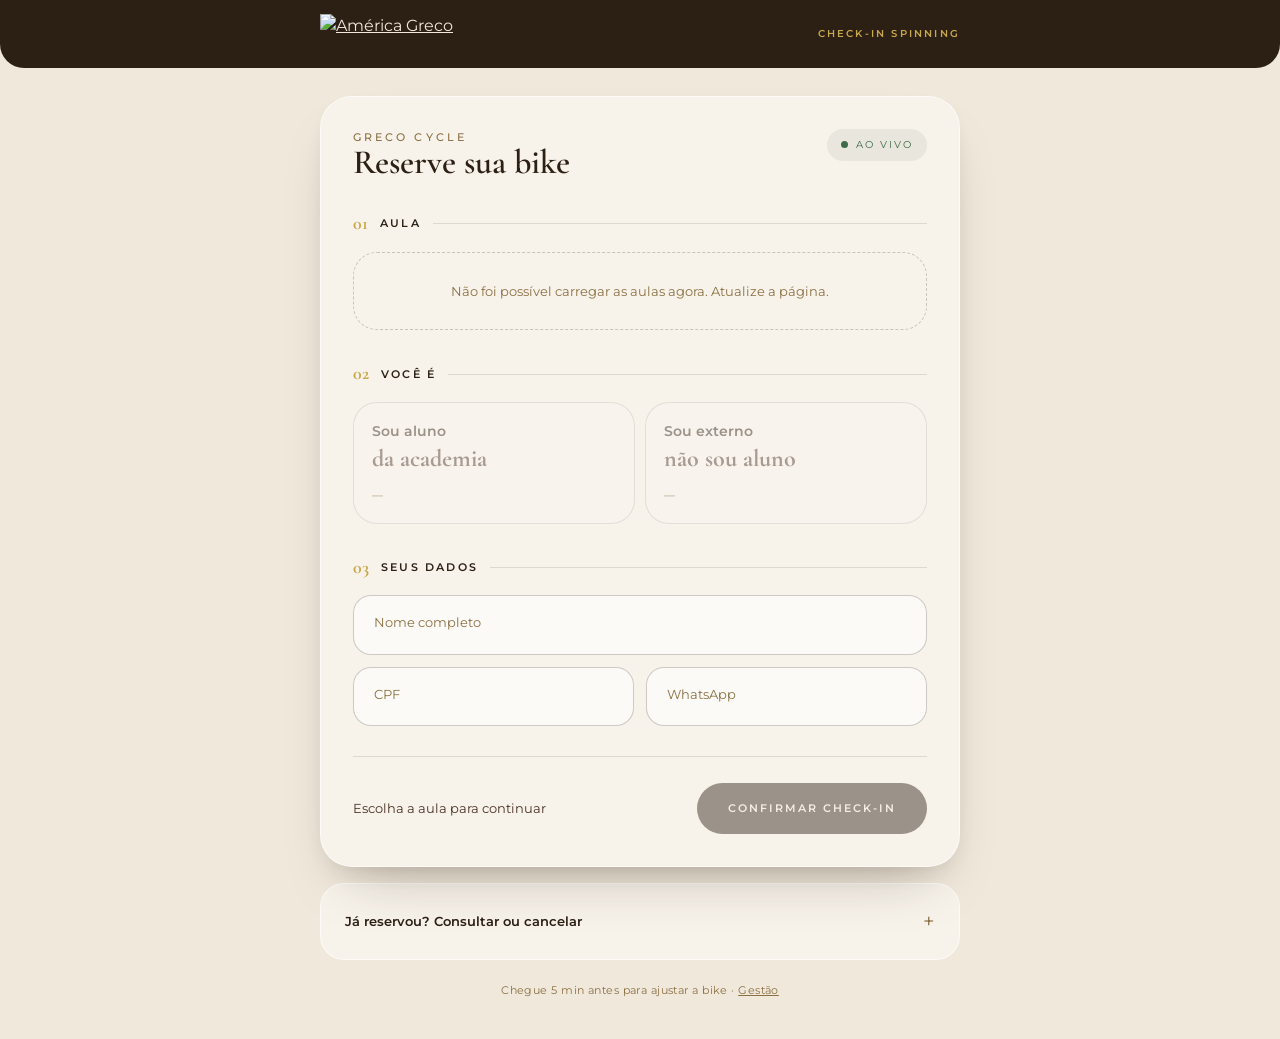
==== commit f64d0f3d: "Painel simplificado: uma tela só para cadastrar aulas e ver inscritos; remove valores Co-Authored-By" ====
--- a/index.html
+++ b/index.html
@@ -35,11 +35,11 @@
       <div class="step-label"><span>02</span>Você é</div>
       <div class="tipos" id="tipos">
         <button type="button" class="tipo" data-t="aluno" disabled>
-          <span class="t-top"><strong>Aluno da academia</strong><em>Incluso no plano</em></span>
+          <span class="t-top"><strong>Sou aluno</strong><em>da academia</em></span>
           <span class="t-vagas" id="vAluno">—</span>
         </button>
         <button type="button" class="tipo" data-t="externo" disabled>
-          <span class="t-top"><strong>Externo · diária</strong><em id="vPreco">—</em></span>
+          <span class="t-top"><strong>Sou externo</strong><em>não sou aluno</em></span>
           <span class="t-vagas" id="vExterno">—</span>
         </button>
       </div>
@@ -87,7 +87,6 @@
         <div><small>Horário</small><strong id="tkHora"></strong></div>
       </div>
       <div class="code" id="tkCode"></div>
-      <div class="pay" id="tkPay"></div>
       <p class="note" id="tkNote"></p>
       <button class="btn btn-dark" id="tkClose" type="button">Fechar</button>
     </div>
